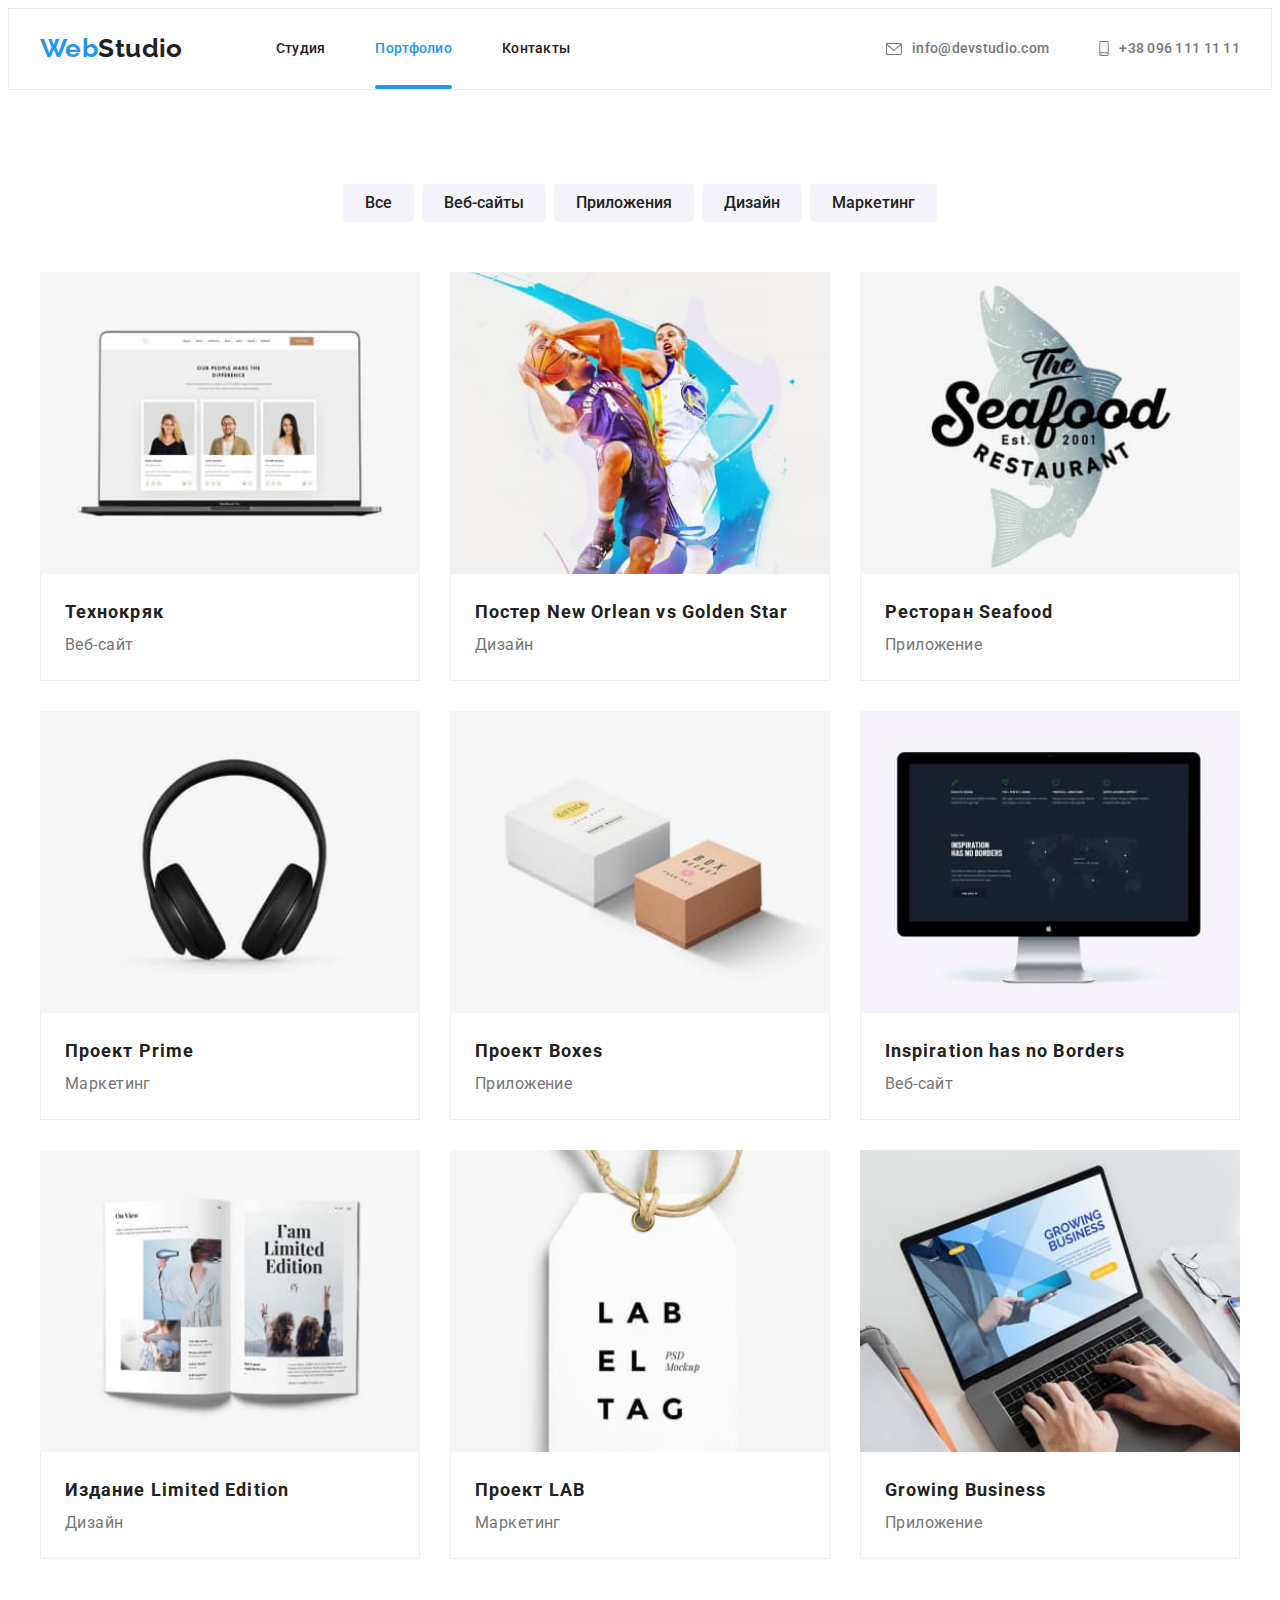
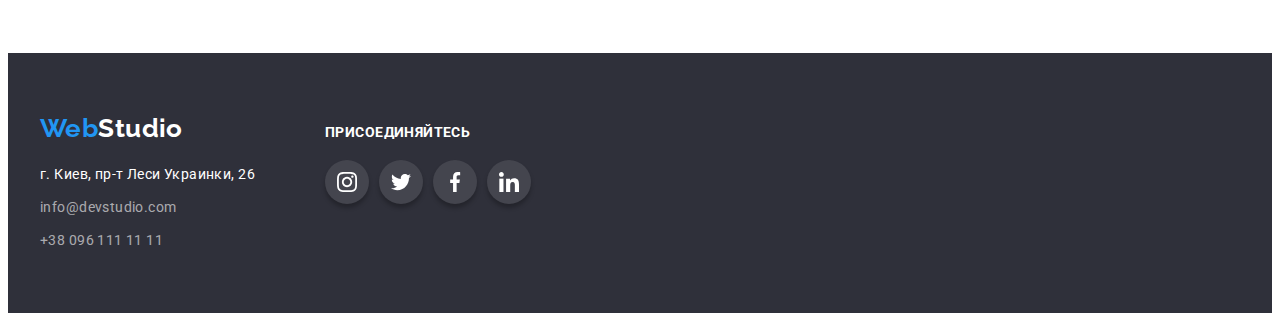
==== portfolio.html @ d6517f52 "hw6" ====
<!DOCTYPE html>
<html lang="ru">
  <head>
    <meta charset="UTF-8" />
    <meta http-equiv="X-UA-Compatible" content="IE=edge" />
    <meta name="viewport" content="width=device-width, initial-scale=1.0" />
    <title>Document</title>
    <link rel="preconnect" href="https://fonts.googleapis.com" />
    <link rel="preconnect" href="https://fonts.gstatic.com" crossorigin />
    <link
      href="https://fonts.googleapis.com/css2?family=Raleway:wght@700&family=Roboto:wght@400;500;700;900&display=swap"
      rel="stylesheet"
    />
    <link
      rel="stylesheet"
      href="https://cdnjs.cloudflare.com/ajax/libs/modern-normalize/1.1.0/modern-normalize.min.css"
      integrity="sha512-wpPYUAdjBVSE4KJnH1VR1HeZfpl1ub8YT/NKx4PuQ5NmX2tKuGu6U/JRp5y+Y8XG2tV+wKQpNHVUX03MfMFn9Q=="
      crossorigin="anonymous"
      referrerpolicy="no-referrer"
    />
    <link rel="stylesheet" href="./css/styles.css" />
  </head>
  <body>
    <header class="header line-portfolio">
      <div class="container header-nav">
        <nav class="header-navigation">
          <a class="header-logo link" href=""
            >Web<span class="studio">Studio</span></a
          >
          <ul class="header-list list">
            <li class="header-item">
              <a href="./index.html" class="header-link link">Студия</a>
            </li>
            <li class="header-item">
              <a href="./portfolio.html" class="header-link link current"
                >Портфолио</a
              >
            </li>
            <li class="header-item">
              <a href="" class="header-link link">Контакты</a>
            </li>
          </ul>
        </nav>
        <ul class="header-contact list">
          <li class="item">
            <a class="header-mail link" href="mailto:info@devstudio.com ">
              <svg class="icon-header-mail" width="16" height="12">
                <use href="./img/symbol-defs.svg#icon-mail"></use>
              </svg>
              info@devstudio.com</a
            >
          </li>
          <li class="item">
            <a class="header-tel link" href="tel:+380961111111">
              <svg class="icon-header-tel" width="10" height="15">
                <use href="./img/symbol-defs.svg#icon-smartphone"></use>
              </svg>
              +38 096 111 11 11</a
            >
          </li>
        </ul>
      </div>
    </header>
    <main>
      <section class="portfolio">
        <div class="container">
          <!--Фільтр-->
          <ul class="portfolio-filter-list list">
            <li class="portfolio-filter-item">
              <button class="portfolio-btn" type="button">Все</button>
            </li>
            <li class="portfolio-filter-item">
              <button class="portfolio-btn" type="button">Веб-сайты</button>
            </li>
            <li class="portfolio-filter-item">
              <button class="portfolio-btn" type="button">Приложения</button>
            </li>
            <li class="portfolio-filter-item">
              <button class="portfolio-btn" type="button">Дизайн</button>
            </li>
            <li class="portfolio-filter-item">
              <button class="portfolio-btn" type="button">Маркетинг</button>
            </li>
          </ul>

          <!--поекти портфоліо-->
          <h1 class="portfolio-title-first visually-hidden">Портфолио</h1>
          <ul class="portfolio-list list">
            <li class="portfolio-item">
              <a class="portfolio-link link" href="">
                <div class="box-portfolio">
                  <img
                    src="./img/portfolio/tehnokrjar.jpg "
                    alt="tehnokrjar"
                    width="370"
                  />
                  <p class="overlay">
                    Ресурс предлагает комплексные предложения с разным уровнем
                    функционала и сервисов. Все это позволит посетителю получить
                    исчерпывающие сведения о компании или частном лице.
                  </p>
                </div>
                <div class="portfolio-section">
                  <h2 class="portfolio-title">Технокряк</h2>
                  <p class="portfolio-text">Веб-сайт</p>
                </div>
              </a>
            </li>
            <li class="portfolio-item">
              <a class="portfolio-link link" href="">
                <div class="box-portfolio">
                  <img
                    src="./img/portfolio/posternew.jpg"
                    alt="posternew"
                    width="370"
                  />
                  <p class="overlay">
                    Ресурс предлагает комплексные предложения с разным уровнем
                    функционала и сервисов. Все это позволит посетителю получить
                    исчерпывающие сведения о компании или частном лице.
                  </p>
                </div>
                <div class="portfolio-section">
                  <h2 class="portfolio-title">
                    Постер New Orlean vs Golden Star
                  </h2>
                  <p class="portfolio-text">Дизайн</p>
                </div>
              </a>
            </li>
            <li class="portfolio-item">
              <a class="portfolio-link link" href="">
                <div class="box-portfolio">
                  <img
                    src="./img/portfolio/restaurantseafood.jpg"
                    alt="restaurantseafood"
                    width="370"
                  />
                  <p class="overlay">
                    Ресурс предлагает комплексные предложения с разным уровнем
                    функционала и сервисов. Все это позволит посетителю получить
                    исчерпывающие сведения о компании или частном лице.
                  </p>
                </div>
                <div class="portfolio-section">
                  <h2 class="portfolio-title">Ресторан Seafood</h2>
                  <p class="portfolio-text">Приложение</p>
                </div>
              </a>
            </li>
            <li class="portfolio-item">
              <a class="portfolio-link link" href="">
                <div class="box-portfolio">
                  <img
                    src="./img/portfolio/proektprime.jpg"
                    alt="proektprime"
                    width="370"
                  />
                  <p class="overlay">
                    Ресурс предлагает комплексные предложения с разным уровнем
                    функционала и сервисов. Все это позволит посетителю получить
                    исчерпывающие сведения о компании или частном лице.
                  </p>
                </div>
                <div class="portfolio-section">
                  <h2 class="portfolio-title">Проект Prime</h2>
                  <p class="portfolio-text">Маркетинг</p>
                </div>
              </a>
            </li>
            <li class="portfolio-item">
              <a class="portfolio-link link" href="">
                <div class="box-portfolio">
                  <img
                    src="./img/portfolio/proektboxes.jpg"
                    alt="proektboxes"
                    width="370"
                  />
                  <p class="overlay">
                    Ресурс предлагает комплексные предложения с разным уровнем
                    функционала и сервисов. Все это позволит посетителю получить
                    исчерпывающие сведения о компании или частном лице.
                  </p>
                </div>
                <div class="portfolio-section">
                  <h2 class="portfolio-title">Проект Boxes</h2>
                  <p class="portfolio-text">Приложение</p>
                </div>
              </a>
            </li>
            <li class="portfolio-item">
              <a class="portfolio-link link" href="">
                <div class="box-portfolio">
                  <img
                    src="./img/portfolio/inspiration.jpg"
                    alt="inspiration"
                    width="370"
                  />
                  <p class="overlay">
                    Ресурс предлагает комплексные предложения с разным уровнем
                    функционала и сервисов. Все это позволит посетителю получить
                    исчерпывающие сведения о компании или частном лице.
                  </p>
                </div>
                <div class="portfolio-section">
                  <h2 class="portfolio-title">Inspiration has no Borders</h2>
                  <p class="portfolio-text">Веб-сайт</p>
                </div>
              </a>
            </li>
            <li class="portfolio-item">
              <a class="portfolio-link link" href="">
                <div class="box-portfolio">
                  <img
                    src="./img/portfolio/limitededition.jpg"
                    alt="limitededition"
                    width="370"
                  />
                  <p class="overlay">
                    Ресурс предлагает комплексные предложения с разным уровнем
                    функционала и сервисов. Все это позволит посетителю получить
                    исчерпывающие сведения о компании или частном лице.
                  </p>
                </div>
                <div class="portfolio-section">
                  <h2 class="portfolio-title">Издание Limited Edition</h2>
                  <p class="portfolio-text">Дизайн</p>
                </div>
              </a>
            </li>
            <li class="portfolio-item">
              <a class="portfolio-link link" href="">
                <div class="box-portfolio">
                  <img src="./img/portfolio/lab.jpg" alt="lab" width="370" />
                  <p class="overlay">
                    Ресурс предлагает комплексные предложения с разным уровнем
                    функционала и сервисов. Все это позволит посетителю получить
                    исчерпывающие сведения о компании или частном лице.
                  </p>
                </div>
                <div class="portfolio-section">
                  <h2 class="portfolio-title">Проект LAB</h2>
                  <p class="portfolio-text">Маркетинг</p>
                </div>
              </a>
            </li>
            <li class="portfolio-item">
              <a class="portfolio-link link" href="">
                <div class="box-portfolio">
                  <img
                    src="./img/portfolio/growingbusiness.jpg"
                    alt="growingbusiness"
                    width="370"
                  />
                  <p class="overlay">
                    Ресурс предлагает комплексные предложения с разным уровнем
                    функционала и сервисов. Все это позволит посетителю получить
                    исчерпывающие сведения о компании или частном лице.
                  </p>
                </div>
                <div class="portfolio-section">
                  <h2 class="portfolio-title">Growing Business</h2>
                  <p class="portfolio-text">Приложение</p>
                </div>
              </a>
            </li>
          </ul>
        </div>
      </section>
    </main>

    <footer class="footer">
      <div class="container footer-container">
        <div>
          <a class="footer-logo link" href=""
            >Web<span class="footer-studio">Studio</span></a
          >
          <address>
            <ul class="footer-list list">
              <li class="footer-item">
                <a
                  class="footer-address link"
                  href="https://goo.gl/maps/f1McvQRz6KP4o4kd8"
                  target="blank"
                  rel="noopener noreferrer"
                >
                  г. Киев, пр-т Леси Украинки, 26</a
                >
              </li>
              <li class="footer-item">
                <a class="footer-mail link" href="mailto:info@devstudio.com "
                  >info@devstudio.com</a
                >
              </li>
              <li class="footer-item">
                <a class="footer-tel link" href="tel:+380961111111"
                  >+38 096 111 11 11</a
                >
              </li>
            </ul>
          </address>
        </div>
        <div class="footer-icon">
          <p class="footer-text">ПРИСОЕДИНЯЙТЕСЬ</p>
          <ul class="footer-icon-list list">
            <li class="footer-icon-item">
              <a class="footer-link-item" href="">
                <svg class="icon-footer" width="20" height="20">
                  <use href="./img/symbol-defs.svg#icon-instagram"></use>
                </svg>
              </a>
            </li>
            <li class="footer-icon-item">
              <a class="footer-link-item" href="">
                <svg class="" width="20" height="20">
                  <use href="./img/symbol-defs.svg#icon-twitter"></use>
                </svg>
              </a>
            </li>
            <li class="footer-icon-item">
              <a class="footer-link-item" href="">
                <svg class="" width="20" height="20">
                  <use href="./img/symbol-defs.svg#icon-facebook"></use>
                </svg>
              </a>
            </li>
            <li class="footer-icon-item">
              <a class="footer-link-item" href="">
                <svg class="" width="20" height="20">
                  <use href="./img/symbol-defs.svg#icon-linkedin"></use>
                </svg>
              </a>
            </li>
          </ul>
        </div>
      </div>
    </footer>
  </body>
</html>
---- css/styles.css ----
/*Колір*/

:root{
    --title-text-color: #212121;
    --hero-text-color: #FFFFFF;
    --primary-text-color: #757575;
    --btn-second-color: #188CE8;
    --accent-color: #2196F3;
    --background-team-color:#F5F4FA;
    --background-color:#2F303A;
    --background-portfolio:#E5E5E5;
    --border-color:#ECECEC;
    --vector-color: #000000 ;
    --container-border-color: #EEEEEE;
    --icon-color:#AFB1B8;
}
body {
    font-family: Roboto,sans-serif;
    font-style: normal;
    font-size: 14px;
    letter-spacing: 0.03em;
    color: var(--title-text-color);
    background-color: var(--hero-text-color);
}
p, 
h1,
h2,
h3,
h4,
h5,
h6 {
    margin: 0;
}

    

img{
    display: block;
    height: auto;
    width: 100%;
    
}
.link{
    text-decoration: none;
}
.list{
    list-style: none;
    padding-left: 0;
    margin: 0;
}
.container{
    width: 1200px;
    padding-left: 15px;
    padding-right: 15px;
    margin: 0 auto;
}



/* шапка*/
.header-navigation{
    display: flex;
    align-items: center;
}
.header .container{
    display: flex;
    align-items: center;
}
.header-logo{
    padding-top: 24px;
    padding-bottom: 25px;
    font-family: Raleway,sans-serif;
    color: var(--accent-color);
    font-weight: 700;
    font-size: 26px;
    font-style: normal;
    line-height: 1.19;
    margin-right: 93px;
  
}
.studio{
    color: var(--title-text-color);
}
.header-link{
    font-weight: 500;
    line-height: 1.14;
    letter-spacing: 0.02em;
    color: var(--title-text-color); 
    transition: color 250ms cubic-bezier(0.4, 0, 0.2, 1);
}
.header-link:hover,
.header-link:focus{
    color: var(--accent-color);
}
header a{
    padding: 24px 0px;
}

.header-list{
    display: flex;
    align-items: center;
}
.header-list .link{

    display: block;
    padding-top: 32px;
    padding-bottom: 32px;
}
.header-list .header-item:not(:last-child){
    margin-right: 50px;
}
.header-list .header-link{
    position: relative;
    padding-bottom: 32px;
}
.header-list .current::after{
    content: "";
    position: absolute;
    bottom: 0;
    left: 0;
    width: 100%;
    height: 4px;
    background: var(--accent-color);
    border-radius: 2px;
}
.header-contact{
    margin-left: auto;
    display: flex;
}
.header-contact .item + .item{
    margin-left: 50px;
}
.header-nav{
    display: flex;
    align-items: center;
}

.header-mail{
    display: flex;
    justify-content: center;
    align-items: center;
    font-weight: 500;
    line-height: 1.14;
    letter-spacing: 0.02em;
    color: var(--primary-text-color);
    transition: color 250ms cubic-bezier(0.4, 0, 0.2, 1);
}
.header-tel{
    display: flex;
    justify-content: center;
    align-items: center;
    font-weight: 500;
    line-height: 1.14;
    letter-spacing: 0.02em;
    color: var(--primary-text-color);
    transition: color 250ms cubic-bezier(0.4, 0, 0.2, 1);
}
.header-mail:hover,
.header-mail:focus{
    color: var(--accent-color);
}
.header-tel:hover,
.header-tel:focus{
    color: var(--accent-color);
}
.current {
    color: var(--accent-color);
}

.icon-header-mail{
    margin-right: 10px;
    fill: currentColor;
}
.icon-header-tel {
    margin-right: 10px;
    fill: currentColor;
}
.header-mail:hover,
.header-mail:focus{
    fill:var(--accent-color)
}
/*герой*/
.hero{
    background-color: var(--background-color);
    text-align: center;
    padding-top: 200px;
    padding-bottom: 200px;

    max-width: 1600px;
    margin-left: auto;
    margin-right: auto;
    background-image: linear-gradient(rgba(47, 48, 58, 0.4), rgba(47, 48, 58, 0.4)), url(../img/hero/hero.jpg);
    background-repeat: no-repeat;
    background-position: center;
    background-size: cover;
}
.hero-title{
    font-weight: 900;
    font-size: 44px;
    line-height: 1.36;
    text-align: center;
    letter-spacing: 0.06em;
    text-transform: uppercase;
    color: var(--hero-text-color);
    margin-top: 0;
    margin-bottom: 30px;
}
.hero-btn{
    border-radius: 4px;
    border:1px solid transparent;
    box-shadow: 0px 4px 4px rgba(0, 0, 0, 0.15);
    padding: 10px 32px;
    font-family: inherit;
    font-weight: 700;
    font-size: 16px;
    line-height: 1.87;
    text-align: center;
    letter-spacing: 0.06em;
    color:var(--hero-text-color);
    background-color: var(--accent-color);
    cursor: pointer;
    transition: background-color 250ms cubic-bezier(0.4, 0, 0.2, 1);
    
}
.hero-btn:hover, 
.hero-btn:focus{
    background-color: var(--btn-second-color);
}


 /*особливості*/
 /*схований заголовок*/
 .visually-hidden{
     position: absolute;
     white-space: nowrap;
     width: 1px;
     height: 1px;
     overflow: hidden;
     border: 0;
     padding: 0;
     clip: rect(0 0 0 0);
     clip-path: inset(50%);
     margin: -1px;
 }
 .specifics-list{
     display: flex;
 }
 .specifics-section{
     margin-top: 0;
     padding-top: 94px;
     padding-bottom: 94px;
 }
 .specifics-list > .specifics-item:not(:first-child){
     margin-left: 30px;
 }
 .specifics-item{
     width: 270px;
 }
 .specifics-title{
    font-weight: 700;
    font-size: 14px;
    line-height: 1.14;
    text-transform: uppercase;
    color: var(--title-text-color);
    margin-bottom: 10px;
 }
 .specifics-text{
    font-weight: 400;
    line-height: 1.71;
    color: var(--primary-text-color);
 }
 /*SVG*/

 .icon{
    display: flex;
    align-items: center;
    justify-content: center;
    width: 270px;
    height: 120px;
    background-color: var(--background-team-color);
    border-radius: 4px;
    margin-bottom: 30px;


 }
 /*чим займаємось*/
 .about-section{
     margin-top: 0;
     padding: 0 0 94px 0;
 }
 .about-title{
    font-weight: 700;
    font-size: 36px;
    line-height: 1.17;
    text-align: center;
    color: var(--title-text-color);
    margin-bottom: 50px;
 }
.about-list{
    display: flex;
}
.about-list > .about-item:not(:first-child){
    margin-left: 30px;
}
.box-about{
    position: relative;
}

.text-box-about{
    position: absolute;
    bottom: 0;
    left: 0;
    display: flex;
    justify-content: center;
    align-items: center;
    width: 370px;
    height: 70px;
    font-style: normal;
    font-weight: 700;
    font-size: 14px;
    line-height: 1.14;
    text-align: center;
    letter-spacing: 0.03em;
    text-transform: uppercase;
    color: var(--hero-text-color);
    background-color: rgba(47, 48, 58, 0.8);
    }

 /*команда*/

.team{
    background-color: var(--background-team-color);
 }
 .team-list > .team-item:not(:first-child){
     margin-left: 30px;
 }
 .team-section{
     margin-top: 0;
     padding-top: 94px;
     padding-bottom: 94px;
 }
 .team-main-title{
    font-weight: 700;
    font-size: 36px;
    line-height: 1.17;
    text-align: center;
    color: var(--title-text-color);
    margin-bottom: 50px;
 }
 .team-title{
    font-weight: 500;
    font-size: 16px;
    line-height: 1.19;
    color: var(--title-text-color);
    text-align: center;
    margin-bottom: 10px;
 }
 .team-text{
    font-weight: 400;
    font-size: 16px;
    line-height: 1.19;
    color: var(--primary-text-color);
    text-align: center;
    margin-bottom: 16px;
    
 }
 .name-team{
     padding-top: 30px;
     padding-bottom: 30px;
 }
 .team-item{
     background-color: var(--hero-text-color);
     box-shadow: 0px 1px 3px rgba(0, 0, 0, 0.12),
     0px 1px 1px rgba(0, 0, 0, 0.14),
     0px 2px 1px rgba(0, 0, 0, 0.2);
     border-radius: 0px 0px 4px 4px;
 }
 .team-list{
     display: flex;
 }
 /*Соціальні мережі*/
 .icon-team{
     display: flex;
     align-items: center;
     justify-content: center;
 }
 
 .social-icon-team{
     display: flex;
     align-items: center;
     justify-content: center;
     margin-bottom: 30px;
     fill: var(--icon-color);
 }

.icon-social-link{
    width: 44px;
    height: 44px;
    align-items: center;
    justify-content: center;
    fill:  var(--icon-color);
    display: flex;
    border-radius: 50%;
    cursor: pointer;
    transition: background-color  250ms cubic-bezier(0.4, 0, 0.2, 1),
    fill 250ms cubic-bezier(0.4, 0, 0.2, 1);
}

 .social-icon-item:not(:last-child){
     margin-right: 10px;
 }
 .social-icon-list{
     display: flex;
     justify-content: center;
 }
 

.icon-social-link:hover,
.icon-social-link:focus{
     fill:var(--hero-text-color);
     background-color: var(--accent-color);
     border-radius: 50%;
   }   

     


/* ПОСТІЙНІ КЛІЄНТИ*/
.client{
    margin-top: 0;
    padding-top: 94px;
    padding-bottom: 94px;
}
.client-title{
    font-weight: 700;
    font-size: 36px;
    line-height: 1.17;
    text-align: center;
    margin-bottom: 50px;
}
.client-list{
    display: flex;
    align-items: center;
    justify-content: space-between;
}
.client-item{
    text-align: center;
}
.link-client{
    display: flex;
    justify-content: center;
    align-items: center;
    box-sizing: border-box;
    width: 170px;
    height: 92px;
    border: 1px solid var(--icon-color);
    border-radius: 4px;
    margin-left: auto;
    fill: var(--icon-color);
    transition: fill 250ms cubic-bezier(0.4, 0, 0.2, 1),
    border 250ms cubic-bezier(0.4, 0, 0.2, 1);
}




.link-client:hover,
.link-client:focus{
    fill:var(--accent-color);
    border: 1px solid var(--accent-color);
}
.client-list > .client-item:not(:last-child){
    margin-right: 30px;
}
 /*Підвал*/
 .footer{
    background-color: var(--background-color);
    padding-top: 60px;
    padding-bottom: 60px;
 }
 .footer-logo{
    font-family: 'Raleway',sans-serif;
    font-weight: 700;
    font-size: 26px;
    line-height: 1.19;
    color: var(--accent-color);
    display: inline-block;
    margin-bottom: 20px;
 }
 .footer-studio{
     color: var(--hero-text-color);
 }
 address{
     font-style: normal;
 }
 .footer-address{
    font-weight: 400;
    line-height: 1.71;
    color:var(--hero-text-color);
 }
 .footer-tel{
    font-weight: 400;
    line-height: 1.71;
    color: rgba(255, 255, 255, 0.6);
    transition: color 250ms cubic-bezier(0.4, 0, 0.2, 1);
 }
 .footer-tel:hover, 
 .footer-tel:hover{
     color: var(--hero-text-color);
 }
 .footer-mail{
    font-weight: 400;
    line-height: 1.71;
    color: rgba(255, 255, 255, 0.6);
    transition: color 250ms cubic-bezier(0.4, 0, 0.2, 1);
 }
 .footer-mail:hover,
 .footer-mail:focus{
     color: var(--hero-text-color);
 }
 .footer-list > .footer-item:not(:last-child){
     margin-bottom: 9px;
 }
 .footer-text{
    font-weight: 700;
    font-size: 14px;
    line-height: 1.14;
    letter-spacing: 0.03em;
    text-transform: uppercase;
    color: var(--hero-text-color);
    margin-bottom: 20px;
 }
 .footer-icon-list{
     display: flex;
 }
.footer-icon-item:not(:last-child){
    margin-right: 10px;
}
.footer-link-item{
    width: 44px;
    height: 44px;
    fill:var(--hero-text-color);
    display: flex;
    align-items: center;
    justify-content: center;
    background-color: rgba(255, 255, 255, 0.1);
    border-radius: 50%;
    box-shadow: 0px 4px 4px rgba(0, 0, 0, 0.25);
    cursor: pointer;
    transition: background-color 250ms cubic-bezier(0.4, 0, 0.2, 1);
}
.footer-icon{
    margin-left: 70px;
}
.footer-container{
    display: flex;
    align-items: baseline;
}

.footer-link-item:hover,
.footer-link-item:focus{

   background-color: var(--accent-color);
}
/*Модальне вікно*/
.backdrop{
    position: fixed;
    left: 0;
    top: 0;
    width: 100vw;
    height: 100vh; ;
    background: rgba(0, 0, 0, 0.2);
    transition: opacity 250ms cubic-bezier(0.4, 0, 0.2, 1),
    visibility 250ms cubic-bezier(0.4, 0, 0.2, 1);
    
}
.backdrop.is-hidden{
    opacity: 0;
    visibility: hidden;
}
.modal{
    position: absolute;
    top: 50%;
    left: 50%;
    transform: translate(-50%,-50%);

    width: 528px;
    height: 581px;

    background: var(--hero-text-color);
    box-shadow: 0px 1px 3px rgba(0, 0, 0, 0.12),
    0px 1px 1px rgba(0, 0, 0, 0.14),
    0px 2px 1px rgba(0, 0, 0, 0.2);
    border-radius: 4px;
}
    
.btn-modal{
    position:absolute;
    top: 8px;
    right: 8px;

    display: flex;
    justify-content: center;
    align-items: center;
    padding: 0;

    width: 30px;
    height: 30px;
    border-radius: 50%;

    background: var(--hero-text-color);
    border: 1px solid rgba(0, 0, 0, 0.1);
    box-sizing: border-box;
    cursor: pointer;
}
 /*Портфоліо*/
.portfolio-btn{
    font-family: 'Roboto',sans-serif;
    font-weight: 500;
    font-size: 16px;
    line-height: 1.63;
    text-align: center;
    color: var(--title-text-color);
    cursor: pointer;
    background-color: var(--background-team-color);
    border: 0 solid transparent;
    border-radius: 4px;
    padding: 6px 22px;
    transition: background-color 250ms cubic-bezier(0.4, 0, 0.2, 1);
    
}
.btn{
    color: var(--hero-text-color);
    background-color: var(--accent-color);
}
.portfolio-btn:hover, 
.portfolio-btn:focus{
    background-color: var(--accent-color);
    color: var(--hero-text-color);
    box-shadow: 0px 3px 1px rgba(0, 0, 0, 0.1),
    0px 1px 2px rgba(0, 0, 0, 0.08),
    0px 2px 2px rgba(0, 0, 0, 0.12);
    border-radius: 4px;
}
.portfolio-title{
    font-weight: 700;
    font-size: 18px;
    line-height: 2.0;
    letter-spacing: 0.06em;
    color: var(--title-text-color);
}
.portfolio-text{
    font-weight: 400;
    font-size: 16px;
    line-height: 1.87;
    color: var(--primary-text-color);
}
.portfolio-filter-list{
    display: flex;
    justify-content: center;
    margin-bottom: 50px;
}
.portfolio-filter-list .portfolio-filter-item:not(:last-child){
    margin-right: 8px;
}
.portfolio-filter-item{
    display: flex;
    align-items: center;
}
.portfolio-list{
    padding: 0;
    margin: 0;
    display: flex;
    flex-wrap: wrap;
}
 .portfolio-item {
    width: calc((100% - 60px) / 3);
    margin-left: 30px;
    margin-bottom: 30px; 
    flex-wrap: wrap;
}
.portfolio-item:nth-child(3n+1){
    margin-left: 0;
}
.portfolio-item:nth-last-child(-n+3){
    margin-bottom: 0;
}
.portfolio{
  padding-top: 94px;
  padding-bottom: 94px;
}
.portfolio-section{
    padding: 20px 24px;
    background-color: #FFFFFF;
    border-right: 1px solid var(--container-border-color);
    border-left: 1px solid var(--container-border-color);
    border-bottom: 1px solid var(--container-border-color);
}
.line-portfolio{
    border: 1px solid var(--border-color);
}
.portfolio-list .portfolio-item:hover{
    box-shadow: 0px 1px 1px rgba(0, 0, 0, 0.12), 
    0px 4px 4px rgba(0, 0, 0, 0.06), 
    1px 4px 6px rgba(0, 0, 0, 0.16);
}
/*Спливаюче вікно портфоліо*/
.box-portfolio{
    position: relative;
    overflow: hidden;
}
.portfolio-link{
    transition: background-color 250ms cubic-bezier(0.4, 0, 0.2, 1),
    transform 250ms cubic-bezier(0.4, 0, 0.2, 1);
}
.overlay{
    position: absolute;
    top: 0;
    left: 0;
    width: 100%;
    height: 100%;
    overflow: auto;
    padding: 63px 24px;
    color: var(--hero-text-color);
    font-size: 18px;
    line-height: 1.55;
    transform: translateY(100%);
    transition:  transform 250ms cubic-bezier(0.4, 0, 0.2, 1),
    background-color 250ms cubic-bezier(0.4, 0, 0.2, 1);
}
.portfolio-link:hover .overlay,
.portfolio-link:focus .overlay{
    transform: translateY(0%);
    background-color: rgba(33, 150, 243, 0.9);
}
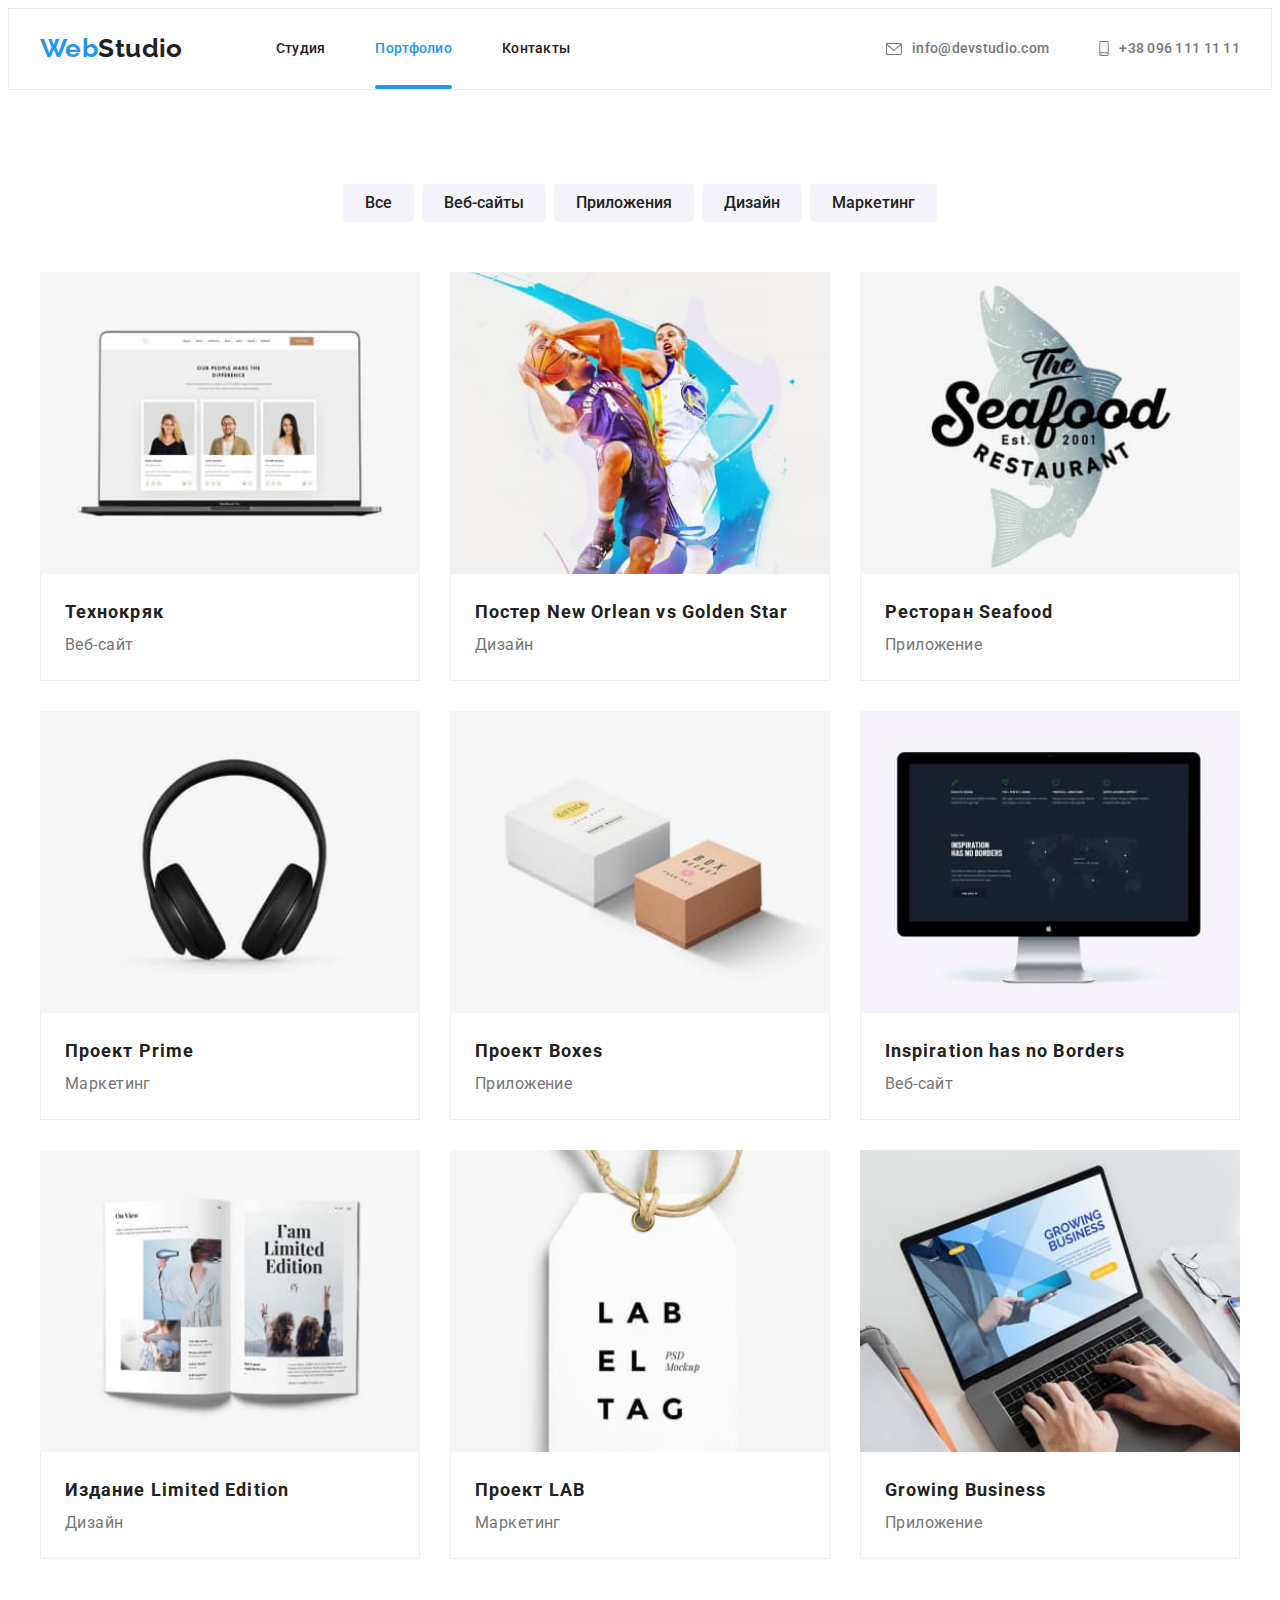
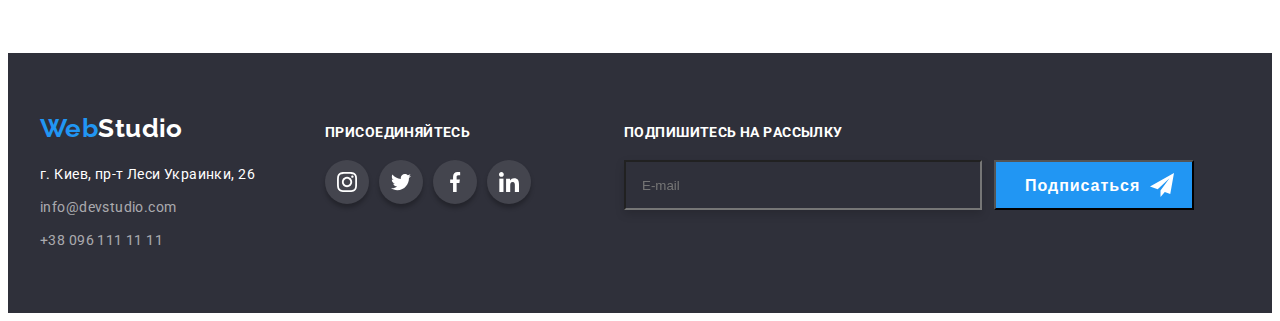
==== commit e3e52d45: "hw6" ====
--- a/portfolio.html
+++ b/portfolio.html
@@ -333,6 +333,30 @@
             </li>
           </ul>
         </div>
+
+        <!--підписка на розсилку-->
+
+        <div class="mail-input-form">
+          <h2 class="input-title">ПОДПИШИТЕСЬ НА РAССЫЛКУ</h2>
+
+          <form class="input-form">
+            <label class="mail-input-label">
+              <input
+                type="email"
+                name="mail"
+                placeholder="E-mail"
+                class="mail-input"
+              />
+            </label>
+
+            <button class="footer-bg" type="submit">
+              Подписаться
+              <svg class="icon-svg-footer" width="24" height="24">
+                <use href="./img/symbol-defs.svg#icon-send"></use>
+              </svg>
+            </button>
+          </form>
+        </div>
       </div>
     </footer>
   </body>
--- a/css/styles.css
+++ b/css/styles.css
@@ -492,6 +492,10 @@
  }
  address{
      font-style: normal;
+     
+ }
+ .footermain{
+ width: 231px;
  }
  .footer-address{
     font-weight: 400;
@@ -551,6 +555,7 @@
 }
 .footer-icon{
     margin-left: 70px;
+   
 }
 .footer-container{
     display: flex;
@@ -562,6 +567,72 @@
 
    background-color: var(--accent-color);
 }
+
+
+
+.mail-input-form{
+    margin-left: 93px;
+}
+
+.input-title {
+    margin-bottom: 20px;
+    font-weight: 700;
+    font-size: 14px;
+    line-height: 1.14;
+    text-transform: uppercase;
+    color: var(--hero-text-color);
+   
+}
+.input-form{
+    display: flex;
+}
+.mail-input-label{
+    
+}
+
+.mail-input{
+    margin-right: 12px;
+    padding: 15px 16px;
+    width: 358px;
+    height: 50px;
+    box-sizing: border-box;
+    filter: drop-shadow(0px 4px 4px rgba(0, 0, 0, 0.15));
+    background: var(--background-color);
+    color: var(--hero-text-color);
+}
+
+.footer-bg {
+    width: 200px;
+    height: 50px;
+    padding-left: 29px;
+    display: flex;
+    align-items: center;
+    font-weight: 700;
+    font-size: 16px;
+    line-height: 1.87;
+    display: flex;
+    align-items: center;
+    text-align: center;
+    letter-spacing: 0.06em;
+    
+    background-color: var(--accent-color);
+    color: var(--hero-text-color);
+    cursor: pointer;
+}
+.icon-svg-footer{
+    margin-left: 10px;
+    width: 24px;
+    height: 24px;
+    fill: var(--hero-text-color);
+    transition-property: fill;
+    transition-duration: 250ms;
+    transition-timing-function: cubic-bezier(0.4, 0, 0.2, 1);
+    }
+
+
+
+
+
 /*Модальне вікно*/
 .backdrop{
     position: fixed;
@@ -585,7 +656,6 @@
     transform: translate(-50%,-50%);
 
     width: 528px;
-    height: 581px;
 
     background: var(--hero-text-color);
     box-shadow: 0px 1px 3px rgba(0, 0, 0, 0.12),
@@ -613,6 +683,195 @@
     box-sizing: border-box;
     cursor: pointer;
 }
+.close-icon{
+    fill: var(--vector-color);
+    transition: fill 250ms cubic-bezier(0.4, 0, 0.2, 1);
+}
+.close-icon:hover,
+.close-icon:focus{
+    fill: var(--accent-color);
+}
+
+
+/*внутрішнє оформлення модал вікна*/
+.windows-form{
+    padding-left: 41px;
+    padding-right: 39px;
+}
+.form-title{
+    font-weight: 700;
+    font-size: 20px;
+    line-height: 1.15;
+    text-align: center;
+    
+    color: var(--title-text-color);
+    margin-top: 40px;
+    margin-bottom: 12px;
+}
+
+.form-element{
+    position: relative;
+    display: flex;
+    flex-direction: column;
+    margin-bottom: 10px;
+    box-sizing: border-box;
+    border-radius: 4px;
+    color: var(--primary-text-color);
+   
+    transition: fill 250ms cubic-bezier(0.4, 0, 0.2, 1),
+    border 250ms cubic-bezier(0.4, 0, 0.2, 1);
+    cursor: pointer;
+}
+
+.form-element input{
+    padding: 11px ;
+    padding-left: 42px;
+    border: 1px solid rgba(33, 33, 33, 0.2);
+    box-sizing: border-box;
+    border-radius: 4px;
+    cursor: pointer;
+    transition: fill 250ms cubic-bezier(0.4, 0, 0.2, 1),
+                border 250ms cubic-bezier(0.4, 0, 0.2, 1);
+    margin-top: 4px;
+}   
+
+.form-input:hover,
+.form-input:focus{
+    fill: var(--accent-color);
+    border: 1px solid var(--accent-color);
+}
+
+.form-element label{
+    margin-bottom: 4px;
+}
+.form-comment{
+    display: flex;
+    flex-direction: column;
+    height: 138px;
+    margin-bottom: 20px;
+}
+
+ label{
+    color:var(--primary-text-color);
+}
+.form-comment ::placeholder{
+    color: rgba(117, 117, 117, 0.5);
+}
+.form-comment textarea{
+    width: 448px;
+    height: auto;
+    resize: none;
+    border: 1px solid rgba(33, 33, 33, 0.2);
+    box-sizing: border-box;
+    border-radius: 4px;
+}
+.textarea{
+    width: 448px;
+    height: 120px;
+    border: 1px solid rgba(33, 33, 33, 0.2);
+    box-sizing: border-box;
+    border-radius: 4px;
+    resize: none;
+    margin-top: 4px;
+}
+.checkbox{
+    position: relative;
+    display: flex;
+    align-items: center;
+
+    font-weight: 400;
+    font-size: 14px;
+    line-height: 1.71;
+    letter-spacing: 00.03em;
+    cursor: pointer;
+    color: var(--primary-text-color);
+    margin-bottom: 30px;
+}
+.checkbox-input{
+   appearance: none;
+    font-weight: 400;
+    font-size: 14px;
+    line-height: 1.71;
+    width: 16px;
+    height: 15px;
+    letter-spacing: 0.03em;
+    color:var(--primary-text-color);
+    cursor: pointer;
+    margin-right: 7px;
+}
+.box{
+    display: inline-block;
+    width:16px;
+    height: 15px;
+    margin-left: -22px;
+    margin-top: 3px;
+    border: 1px solid var(--vector-color);
+    border-radius: 2px;
+    
+}
+.checkbox-svg{
+    position: absolute;
+    width: 16px;
+    height: 15px;
+    left: 12px;
+    top: 4px;
+    fill: var(--hero-text-color);
+    opacity: 0;
+    transition-property: fill, opacity;
+    transition-duration: 250ms;
+    transition-timing-function: cubic-bezier(0.4, 0, 0.2, 1);
+}
+.checkbox-text{
+    margin-left: 7px;
+}
+
+
+.checkbox-input:checked + .box{
+    background-color: var(--accent-color);
+    background-image: url(../img/icon.svg/Vector.svg);
+    border: 1px solid var(--accent-color);
+   
+}
+.box-link{
+    color: var(--accent-color);
+}
+
+.input-btn-modal{
+    background: var(--accent-color);
+    box-shadow: 0px 4px 4px rgba(0, 0, 0, 0.15);
+    border-radius: 4px;
+    padding: 10px 55px 10px 56px;
+
+    font-weight: 700;
+    font-size: 16px;
+    line-height: 1.87;
+    
+    display: flex;
+    align-items: center;
+    text-align: center;
+    letter-spacing: 0.06em;
+    color: #FFFFFF;
+    margin-left: 124px;
+    
+    margin-bottom: 40px;
+    cursor: pointer;
+}
+
+.form-icon{
+    position: absolute;
+    top: 50%;
+    margin-left: 12px;
+    fill:var(--title-text-color);
+    cursor: pointer;
+    transition: fill 250ms cubic-bezier(0.4, 0, 0.2, 1);
+}
+
+.form-input:hover~ .form-icon,
+.form-input:focus~ .form-icon{
+    fill:var(--accent-color);
+}
+
+
  /*Портфоліо*/
 .portfolio-btn{
     font-family: 'Roboto',sans-serif;
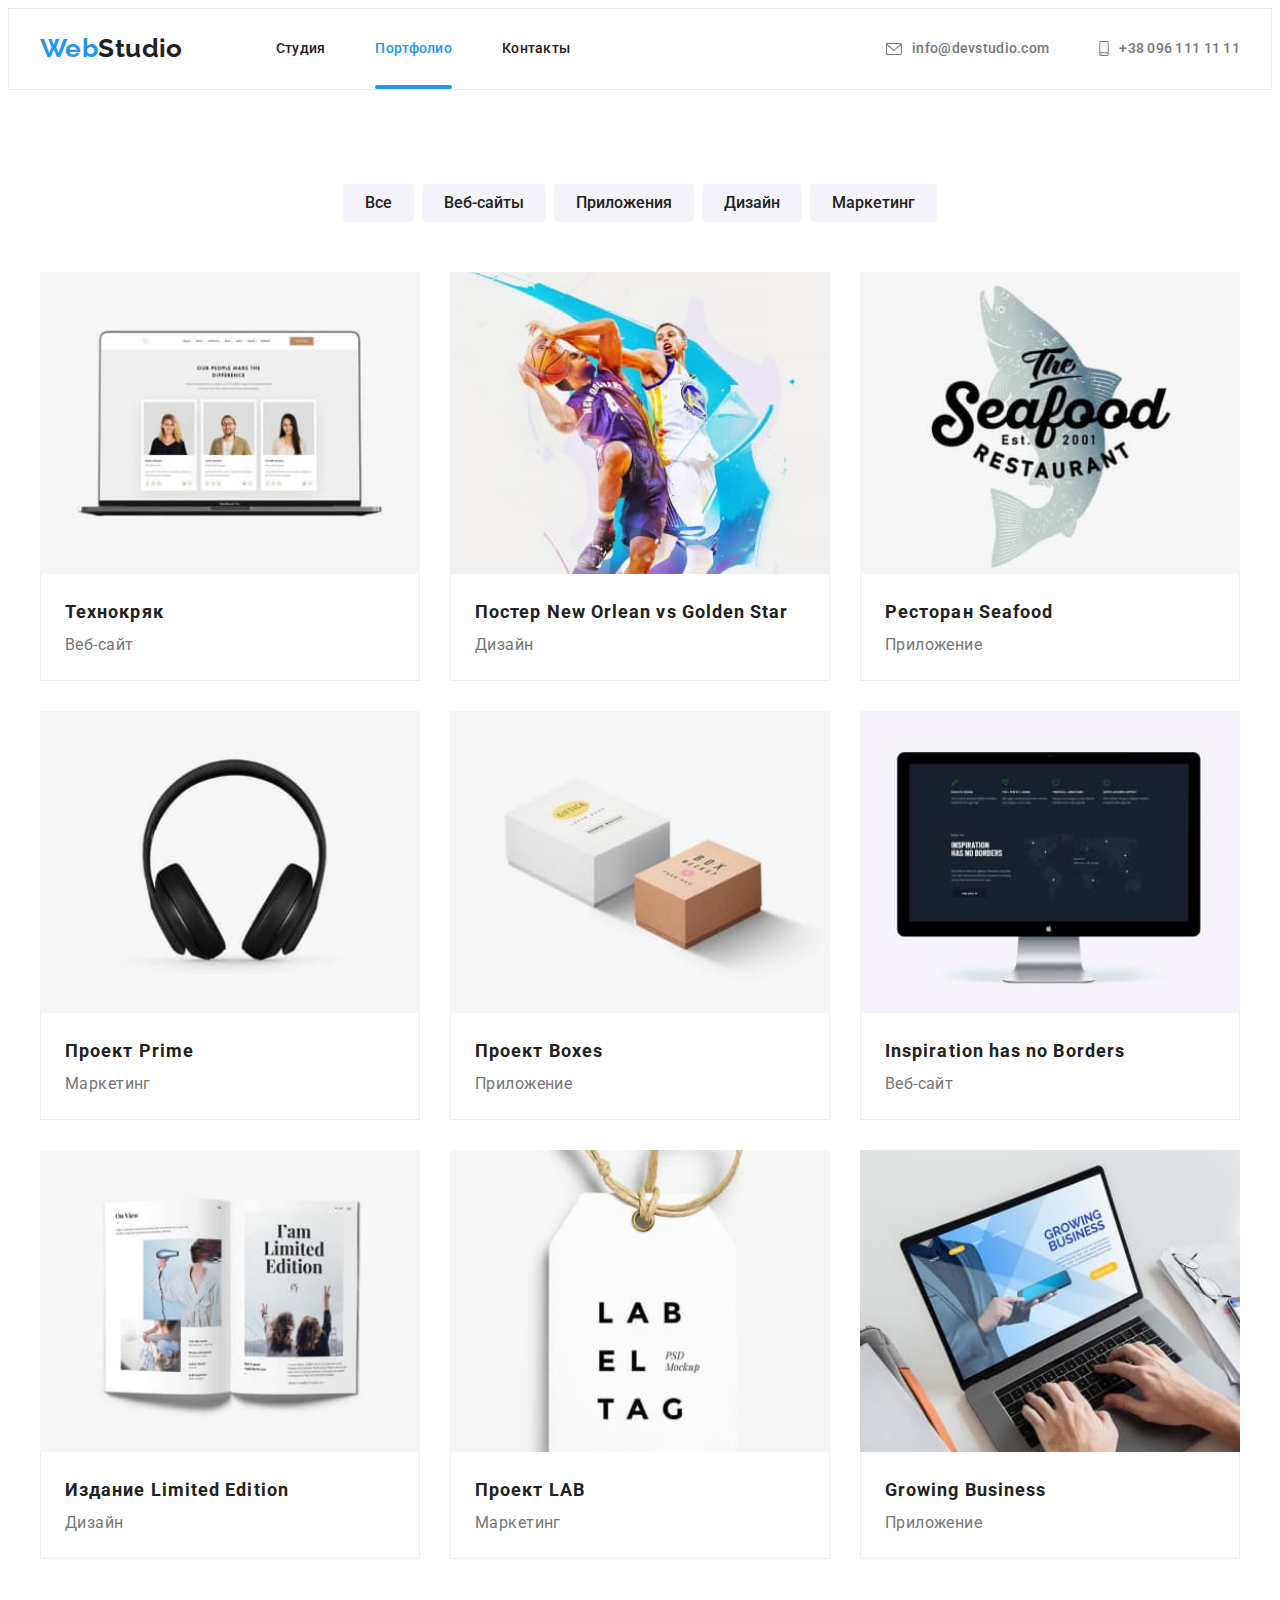
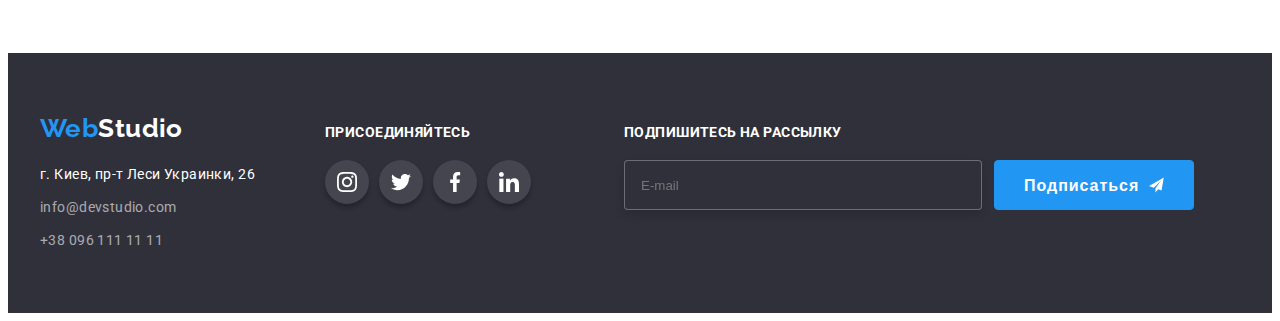
==== commit a29cb1af: "hw6" ====
--- a/portfolio.html
+++ b/portfolio.html
@@ -301,7 +301,7 @@
           </address>
         </div>
         <div class="footer-icon">
-          <p class="footer-text">ПРИСОЕДИНЯЙТЕСЬ</p>
+          <p class="footer-text">Присоединяйтесь</p>
           <ul class="footer-icon-list list">
             <li class="footer-icon-item">
               <a class="footer-link-item" href="">
@@ -337,7 +337,7 @@
         <!--підписка на розсилку-->
 
         <div class="mail-input-form">
-          <h2 class="input-title">ПОДПИШИТЕСЬ НА РAССЫЛКУ</h2>
+          <p class="input-text">Подпишитесь на рассылку</p>
 
           <form class="input-form">
             <label class="mail-input-label">
--- a/css/styles.css
+++ b/css/styles.css
@@ -574,7 +574,7 @@
     margin-left: 93px;
 }
 
-.input-title {
+.input-text{
     margin-bottom: 20px;
     font-weight: 700;
     font-size: 14px;
@@ -585,9 +585,7 @@
 }
 .input-form{
     display: flex;
-}
-.mail-input-label{
-    
+    justify-content: flex-end;
 }
 
 .mail-input{
@@ -596,38 +594,42 @@
     width: 358px;
     height: 50px;
     box-sizing: border-box;
+    border: 1px solid rgba(255, 255, 255, 0.3);
+    border-radius: 4px;
     filter: drop-shadow(0px 4px 4px rgba(0, 0, 0, 0.15));
     background: var(--background-color);
     color: var(--hero-text-color);
+    outline: none;
 }
 
 .footer-bg {
     width: 200px;
     height: 50px;
-    padding-left: 29px;
+    padding:10px 29px;
     display: flex;
     align-items: center;
     font-weight: 700;
     font-size: 16px;
     line-height: 1.87;
-    display: flex;
-    align-items: center;
     text-align: center;
     letter-spacing: 0.06em;
-    
+    border: 1px solid var(--accent-color);
+    border-radius: 4px;
     background-color: var(--accent-color);
     color: var(--hero-text-color);
     cursor: pointer;
+    transition: background-color 250ms cubic-bezier(0.4, 0, 0.2, 1);
 }
 .icon-svg-footer{
     margin-left: 10px;
     width: 24px;
     height: 24px;
     fill: var(--hero-text-color);
-    transition-property: fill;
-    transition-duration: 250ms;
-    transition-timing-function: cubic-bezier(0.4, 0, 0.2, 1);
     }
+.footer-bg:hover,
+.footer-bg:focus{
+    background-color: var(--btn-second-color);
+}
 
 
 
@@ -695,8 +697,7 @@
 
 /*внутрішнє оформлення модал вікна*/
 .windows-form{
-    padding-left: 41px;
-    padding-right: 39px;
+    padding: 40px;
 }
 .form-title{
     font-weight: 700;
@@ -705,11 +706,17 @@
     text-align: center;
     
     color: var(--title-text-color);
-    margin-top: 40px;
     margin-bottom: 12px;
 }
 
 .form-element{
+    font-style: normal;
+    font-weight: 400;
+    font-size: 12px;
+    line-height: 1.17;
+    letter-spacing: 0.01em;
+    color: var(--primary-text-color);
+
     position: relative;
     display: flex;
     flex-direction: column;
@@ -757,27 +764,30 @@
 .form-comment ::placeholder{
     color: rgba(117, 117, 117, 0.5);
 }
-.form-comment textarea{
-    width: 448px;
-    height: auto;
-    resize: none;
-    border: 1px solid rgba(33, 33, 33, 0.2);
-    box-sizing: border-box;
-    border-radius: 4px;
-}
+
 .textarea{
     width: 448px;
     height: 120px;
+    padding-left: 14px;
+    padding-top: 12px;
     border: 1px solid rgba(33, 33, 33, 0.2);
     box-sizing: border-box;
     border-radius: 4px;
     resize: none;
     margin-top: 4px;
-}
+    cursor: pointer;
+    transition: fill 250ms cubic-bezier(0.4, 0, 0.2, 1),
+        border 250ms cubic-bezier(0.4, 0, 0.2, 1);
+}
+.textarea:hover,
+.textarea:focus {
+    fill: var(--accent-color);
+    border: 1px solid var(--accent-color);
+}
+
 .checkbox{
     position: relative;
     display: flex;
-    align-items: center;
 
     font-weight: 400;
     font-size: 14px;
@@ -851,10 +861,18 @@
     text-align: center;
     letter-spacing: 0.06em;
     color: #FFFFFF;
-    margin-left: 124px;
-    
-    margin-bottom: 40px;
-    cursor: pointer;
+    margin: auto;
+    
+    
+    cursor: pointer;
+    transition: background 250ms cubic-bezier(0.4, 0, 0.2, 1),
+    box-shadow 250ms cubic-bezier(0.4, 0, 0.2, 1);
+    }
+
+.input-btn-modal:hover,
+.input-btn-modal:focus{
+    background: var(--btn-second-color);
+    box-shadow: var(--btn-second-color);
 }
 
 .form-icon{
